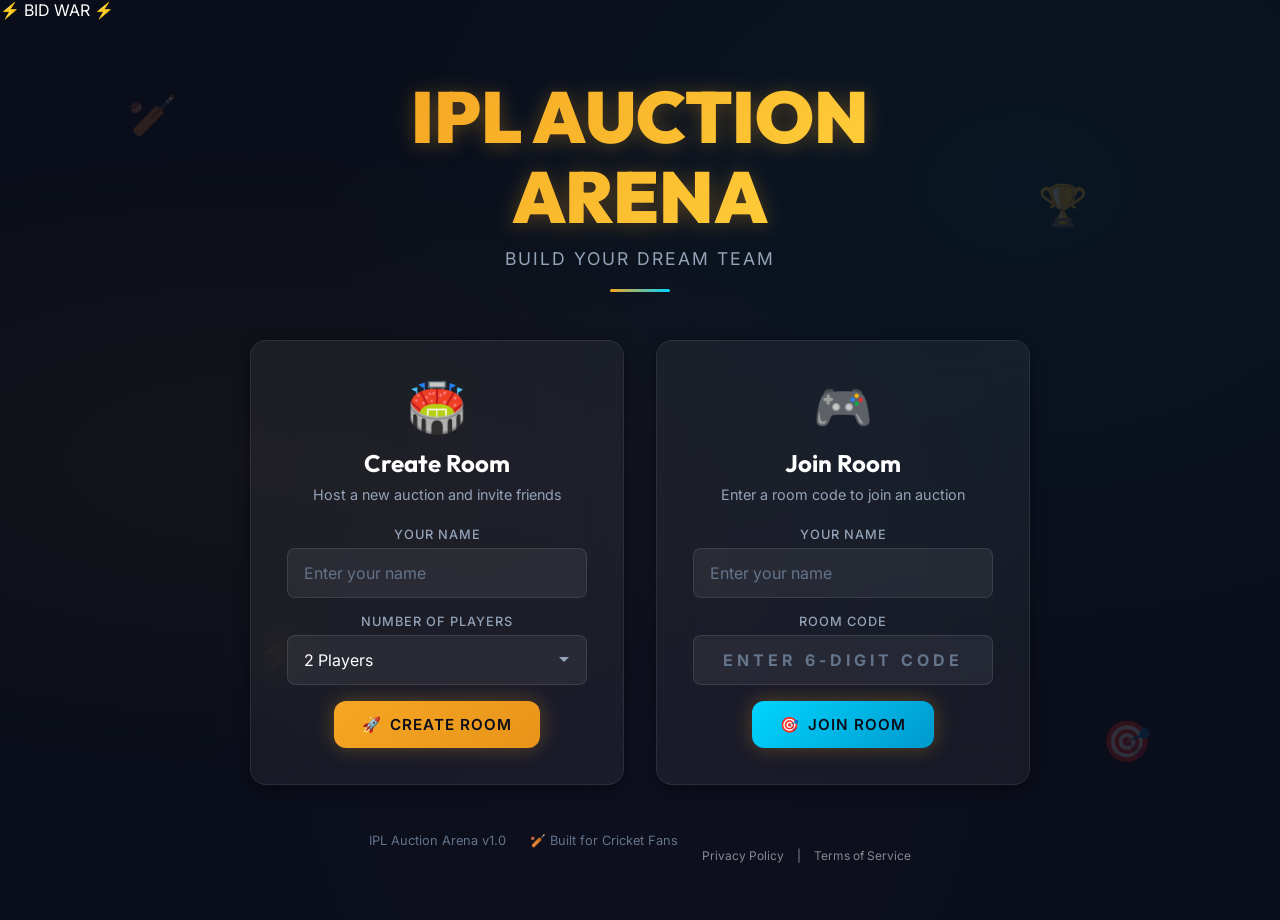
==== static/index.html @ 20bb2ea0 "feat: added Panic Heartbeat timer for final 5 seconds, and a physical Shredder animation when a play" ====
<!DOCTYPE html>
<html lang="en">
<head>
  <meta charset="UTF-8" />
  <meta name="viewport" content="width=device-width, initial-scale=1.0" />
  <meta name="description" content="IPL Auction Arena — Build your dream cricket team with friends in real-time multiplayer auctions." />
  <title>IPL Auction Arena 🏏</title>
  <link rel="icon" href="data:image/svg+xml,<svg xmlns='http://www.w3.org/2000/svg' viewBox='0 0 100 100'><text y='.9em' font-size='90'>🏏</text></svg>" />
  <link rel="preconnect" href="https://fonts.googleapis.com" />
  <link rel="preconnect" href="https://fonts.gstatic.com" crossorigin />
  <link href="https://fonts.googleapis.com/css2?family=Inter:wght@300;400;500;600;700;800;900&family=Outfit:wght@400;600;700;800;900&display=swap" rel="stylesheet" />
  <link rel="stylesheet" href="css/styles.css" />
  <!-- Google AdSense -->
  <script async src="https://pagead2.googlesyndication.com/pagead/js/adsbygoogle.js?client=ca-pub-2266052317422662" crossorigin="anonymous"></script>

</head>
<body>
  <div class="bid-war-overlay"></div>
  <div class="bid-war-text">⚡ BID WAR ⚡</div>
  <!-- Toast Notifications -->
  <div id="toast-container"></div>

  <!-- ===== SCREEN 1: HOME ===== -->
  <div id="home-screen" class="screen active">
    <div class="home-bg-effects">
      <div class="floating-ball ball-1">🏏</div>
      <div class="floating-ball ball-2">🏆</div>
      <div class="floating-ball ball-3">⚡</div>
      <div class="floating-ball ball-4">🎯</div>
    </div>

    <div class="home-container">
      <div class="home-header">
        <h1 class="title-gradient">IPL AUCTION<br />ARENA</h1>
        <p class="subtitle">Build Your Dream Team</p>
        <div class="title-divider"></div>
      </div>

      <div class="home-cards">
        <!-- Create Room Card -->
        <div class="glass-card home-card">
          <div class="card-icon">🏟️</div>
          <h2>Create Room</h2>
          <p class="card-desc">Host a new auction and invite friends</p>
          <div class="form-group">
            <label for="host-name">Your Name</label>
            <input type="text" id="host-name" placeholder="Enter your name" maxlength="20" autocomplete="off" />
          </div>
          <div class="form-group">
            <label for="max-players">Number of Players</label>
            <select id="max-players">
              <option value="2">2 Players</option>
              <option value="3">3 Players</option>
              <option value="4">4 Players</option>
              <option value="5">5 Players</option>
              <option value="6">6 Players</option>
              <option value="7">7 Players</option>
              <option value="8">8 Players</option>
              <option value="9">9 Players</option>
              <option value="10">10 Players</option>
              <option value="11">11 Players</option>
              <option value="12">12 Players</option>
              <option value="13">13 Players</option>
              <option value="14">14 Players</option>
              <option value="15">15 Players</option>
              <option value="16">16 Players</option>
              <option value="17">17 Players</option>
              <option value="18">18 Players</option>
              <option value="19">19 Players</option>
              <option value="20">20 Players</option>

            </select>
          </div>
          <button id="btn-create-room" class="btn btn-primary btn-glow">
            <span>🚀</span> CREATE ROOM
          </button>
        </div>

        <!-- Join Room Card -->
        <div class="glass-card home-card">
          <div class="card-icon">🎮</div>
          <h2>Join Room</h2>
          <p class="card-desc">Enter a room code to join an auction</p>
          <div class="form-group">
            <label for="join-name">Your Name</label>
            <input type="text" id="join-name" placeholder="Enter your name" maxlength="20" autocomplete="off" />
          </div>
          <div class="form-group">
            <label for="room-code">Room Code</label>
            <input type="text" id="room-code" placeholder="Enter 6-digit code" maxlength="6" autocomplete="off" style="text-transform:uppercase; letter-spacing:4px; text-align:center; font-weight:700;" />
          </div>
          <button id="btn-join-room" class="btn btn-secondary btn-glow">
            <span>🎯</span> JOIN ROOM
          </button>
        </div>
      </div>

      <div class="home-footer">
        <span>IPL Auction Arena v1.0</span>
        <span>🏏 Built for Cricket Fans</span>
        <div style="margin-top: 15px; font-size: 0.75rem; color: rgba(255,255,255,0.5);">
          <a href="/privacy.html" style="color: inherit; text-decoration: none; margin-right: 10px;">Privacy Policy</a> |
          <a href="/terms.html" style="color: inherit; text-decoration: none; margin-left: 10px;">Terms of Service</a>
        </div>

      </div>
    </div>
  </div>

  <!-- ===== SCREEN 2: LOBBY ===== -->
  <div id="lobby-screen" class="screen hidden">
    <div class="lobby-container">
      <div class="lobby-header">
        <h1 class="title-gradient-sm">AUCTION LOBBY</h1>
        <p class="subtitle">Share the code below with your friends!</p>
      </div>

      <div class="room-code-display glass-card" id="lobby-room-code" title="Click to copy">
        <span class="room-code-label">ROOM CODE</span>
        <span class="room-code-value" id="display-code">------</span>
        <span class="copy-hint">📋 Click to copy</span>
      </div>

      <div class="game-rules-card glass-card" style="margin: 1.5rem 0; padding: 1.2rem; text-align: left; background: rgba(30, 41, 59, 0.7); border-left: 4px solid var(--primary-gold);">
        <h3 style="margin-top: 0; margin-bottom: 0.8rem; color: var(--primary-gold); font-size: 1rem; text-transform: uppercase; letter-spacing: 1px;">🏆 How to Win</h3>
        <ul style="padding-left: 1.2rem; margin-bottom: 0; font-size: 0.85rem; color: #cbd5e1; line-height: 1.5;">
          <li style="margin-bottom: 0.4rem;"><strong>Perfect 15:</strong> Exactly 5 Batsmen, 3 All-Rounders, 5 Bowlers, and 2 Wicket Keepers (Max 6 Overseas).</li>
          <li style="margin-bottom: 0.4rem;"><strong>Budget:</strong> You have 120 CR. Once you run out, you cannot bid!</li>
          <li style="margin-bottom: 0.4rem;"><strong>Stats Target:</strong> Maintain an Average Strike Rate <strong>>= 137.0</strong> and Economy <strong><= 7.70</strong> or face a huge penalty!</li>
          <li><strong>Victory Condition:</strong> The AI scores your team out of 10. To win, draft players with the <strong>most total runs</strong> and <strong>most total wickets</strong>!</li>
          <li style="margin-top: 0.4rem;"><strong>🕵️ Secret Mission:</strong> Draft your assigned Secret Target to avoid a penalty! If you FAIL to draft them, you lose <strong>-0.5</strong> points from your final score!</li>

        </ul>
      </div>

      <div class="lobby-players-section">
        <h3>Players in Room</h3>
        <div id="lobby-players" class="lobby-players-list">
          <!-- Populated by JS -->
        </div>
      </div>

      <div class="lobby-actions">
        <button id="btn-start-auction" class="btn btn-primary btn-glow btn-large hidden" disabled>
          ⚡ START AUCTION
        </button>
        <button id="btn-leave-room" class="btn btn-danger">
          🚪 Leave Room
        </button>
      </div>

      <div class="waiting-indicator">
        <div class="dot-pulse">
          <span></span><span></span><span></span>
        </div>
        <p>Waiting for players to join...</p>
      </div>
    </div>
  </div>

  <!-- ===== SCREEN 3: AUCTION ===== -->
  <div id="auction-screen" class="screen hidden">
    <!-- Top Bar -->
    <div class="auction-topbar">
      <div class="topbar-left">
        <span class="topbar-room-code" id="auction-room-code">------</span>
        <span class="topbar-player-index" id="player-index">Player 0/0</span>
      </div>

      <div class="topbar-progress">
        <div class="progress-bar">
          <div class="progress-fill" id="auction-progress"></div>
        </div>
      </div>
      <div class="topbar-right" style="margin-left: 20px;">
        <button id="btn-destroy-game" onclick="handleDestroyRoom()" class="btn btn-danger hidden" style="font-size: 0.8rem; padding: 0.4rem 0.8rem; background: var(--danger-red);">EXIT</button>
      </div>
    </div>

    <div class="auction-main">
      <!-- Center Stage -->
      <div class="auction-center">
        <!-- Player Card -->
        <div class="player-card glass-card">
          <div class="player-card-header">
            <span class="role-badge" id="player-role-badge">Batsman</span>
            <span class="nat-flag" id="player-nat-flag">🇮🇳</span>
          </div>
          <h2 class="player-card-name" id="player-name">Waiting...</h2>
          <span class="player-card-team" id="player-team">---</span>

          <!-- Stats Grid -->
          <div class="stats-grid">
            <div class="stat-item">
              <span class="stat-label">MAT</span>
              <span class="stat-value" id="stat-mat">-</span>
            </div>
            <div class="stat-item">
              <span class="stat-label">RUNS</span>
              <span class="stat-value" id="stat-runs">-</span>
            </div>
            <div class="stat-item">
              <span class="stat-label">WKTS</span>
              <span class="stat-value" id="stat-wkts">-</span>
            </div>
            <div class="stat-item">
              <span class="stat-label">SR</span>
              <span class="stat-value" id="stat-sr">-</span>
            </div>
            <div class="stat-item">
              <span class="stat-label">AVG</span>
              <span class="stat-value" id="stat-avg">-</span>
            </div>
            <div class="stat-item">
              <span class="stat-label">ECO</span>
              <span class="stat-value" id="stat-eco">-</span>
            </div>
          </div>

          <!-- Base Price -->
          <div class="base-price-row">
            <span class="bp-label">Base Price</span>
            <span class="bp-value" id="player-base-price">₹0.50 CR</span>
          </div>
          
          <!-- Timer Display -->
          <div id="bidding-timer-container" style="text-align: center; font-size: 2rem; font-weight: bold; color: #ffeb3b; margin: 10px 0; text-shadow: 0 0 10px rgba(255, 235, 59, 0.5);">
            ⏱ <span id="bidding-timer">15</span>s
          </div>

          <div class="current-bid-info">
            <div class="bid-label">Current Bid</div>
            <div class="bid-amount" id="current-bid-amount">₹0.5 CR</div>
            <div class="bidder-name" id="current-bidder-name">Waiting for bids...</div>
          </div>
        </div>

        <!-- Bid Controls -->
        <div class="bid-controls">
          <div class="quick-bids">
            <button class="btn btn-quick-bid" data-amount="0.25">+₹0.25</button>
            <button class="btn btn-quick-bid" data-amount="0.5">+₹0.50</button>
            <button class="btn btn-quick-bid" data-amount="1">+₹1.00</button>
            <button class="btn btn-quick-bid" data-amount="2">+₹2.00</button>
            <button class="btn btn-quick-bid" data-amount="5">+₹5.00</button>
          </div>
          <div class="bid-actions">
            <input type="number" id="custom-bid-input" class="custom-bid-input" placeholder="Custom bid (CR)" step="0.25" min="0.25" />
            <button id="btn-place-bid" class="btn btn-primary btn-glow btn-bid">
              🔨 PLACE BID
            </button>
          </div>
          <div class="host-controls" id="host-controls" style="display: none; margin-top: 1rem; display: flex; flex-wrap: wrap; gap: 0.5rem; width: 100%;">
            <button id="btn-skip-bid" class="btn btn-secondary" style="flex: 1;">SKIP ⏭</button>
            <button id="btn-sell-player" class="btn btn-primary" style="flex: 1; background: var(--success-green); color: white;">SELL 🔨</button>
            <div style="flex-basis: 100%; display: flex; gap: 0.5rem; margin-top: 0.5rem;">
              <input type="text" id="host-search-player" placeholder="Search next player..." style="flex: 2; padding: 0.5rem; border-radius: 4px; border: 1px solid rgba(255,255,255,0.2); background: rgba(0,0,0,0.5); color: white;" />
              <button id="btn-jump-player" class="btn btn-secondary" style="flex: 1; font-size: 0.8rem;">JUMP ⚡</button>
            </div>


          </div>
        </div>

        <!-- Sold / Unsold Overlays -->
        <div id="sold-overlay" class="overlay-sold hidden">
          <div class="overlay-content">
            <div class="sold-stamp">SOLD! 🔨</div>
            <div class="sold-details">
              <span>To: <strong id="sold-to">---</strong></span>
              <span>For: <strong id="sold-price">₹0 CR</strong></span>
            </div>
          </div>
        </div>
        <div id="unsold-overlay" class="overlay-unsold hidden">
          <div class="overlay-content">
            <div class="unsold-stamp">UNSOLD ❌</div>
          </div>
        </div>
      </div>

      <!-- Side Panel -->
      <div class="auction-sidebar">
        <div class="sidebar-section glass-card">
          <h3>💰 Your Budget</h3>
          <div class="budget-display" id="my-budget-amount">₹120.00 CR</div>
          <div class="team-stats-row">
            <span>Slots: <strong><span id="slots-filled">0</span>/15</strong></span>
            <span>Overseas: <strong><span id="overseas-filled">0</span>/6</strong></span>
          </div>
          <div class="team-stats-row" style="margin-top: 5px;">
            <span>Avg SR: <strong><span id="team-sr-display">0.0</span></strong></span>
            <span>Avg Econ: <strong><span id="team-econ-display">0.0</span></strong></span>
          </div>
          <div id="secret-mission-card" style="margin-top: 15px; padding: 10px; background: rgba(0, 212, 255, 0.1); border-left: 3px solid #00d4ff; border-radius: 4px; display: none;">
            <div style="font-size: 0.75rem; color: #00d4ff; font-weight: bold; text-transform: uppercase;">Your Franchise</div>
            <div id="my-franchise-name" style="font-size: 1rem; font-weight: bold; margin-bottom: 8px; color: white;">CSK</div>
            <div style="font-size: 0.75rem; color: #ffab40; font-weight: bold; text-transform: uppercase;">🎯 Secret Target</div>
            <div id="my-secret-captain" style="font-size: 0.9rem; font-weight: bold; color: white;">MS Dhoni</div>
          </div>
        </div>

        <div class="sidebar-section glass-card roster-section">
          <h3>📋 Your Team</h3>
          <div id="my-roster" class="roster-list">
            <div class="empty-roster-msg">No players bought yet.</div>
          </div>
        </div>

        <div class="sidebar-section glass-card">
          <h3>👥 All Budgets</h3>
          <div id="all-budgets-list" class="all-budgets">
            <!-- Populated by JS -->
          </div>
        </div>

        <div class="sidebar-section glass-card">
          <h3>📜 Activity Log</h3>
          <div id="activity-log" class="activity-log">
            <!-- Populated by JS -->
          </div>
        </div>
      </div>
    </div>
  </div>

  <!-- ===== SCREEN 4: RESULTS ===== -->
  <div id="results-screen" class="screen hidden">
    <div class="confetti-container" id="confetti-container"></div>
    <div class="results-container">
      <h1 class="title-gradient results-title">🏆 AUCTION COMPLETE!</h1>
      <p class="results-subtitle">Here are the final standings</p>

      <div id="podium-container" class="podium-container">
        <!-- Populated by JS -->
      </div>

      <div class="results-actions">
        <button id="btn-play-again" class="btn btn-primary btn-glow btn-large">
          🔄 PLAY AGAIN
        </button>
        <button id="btn-share-results" class="btn btn-secondary">
          📤 SHARE RESULTS
        </button>
      </div>
    </div>
  </div>

  <script src="js/app.js?v=21"></script>
</body>
</html>
---- static/css/styles.css ----
/* ============================================
   IPL AUCTION ARENA - Premium Dark Theme CSS
   ============================================ */

/* --- CSS Custom Properties --- */
:root {
  /* Background */
  --bg-primary: #0a0e1a;
  --bg-secondary: #111827;
  --bg-surface: rgba(255, 255, 255, 0.04);
  --bg-surface-hover: rgba(255, 255, 255, 0.08);
  --bg-glass: rgba(255, 255, 255, 0.05);
  --bg-glass-border: rgba(255, 255, 255, 0.08);

  /* Accent Colors */
  --primary-gold: #f5a623;
  --primary-gold-dim: #d4911e;
  --secondary-blue: #00d4ff;
  --success-green: #00e676;
  --danger-red: #ff5252;
  --warning-yellow: #ffab40;

  /* Role Colors */
  --role-batsman: #2196f3;
  --role-bowler: #ef5350;
  --role-allrounder: #ab47bc;
  --role-wk: #66bb6a;

  /* Text */
  --text-primary: #ffffff;
  --text-secondary: #94a3b8;
  --text-muted: #64748b;

  /* Layout */
  --radius-sm: 8px;
  --radius-md: 12px;
  --radius-lg: 16px;
  --radius-xl: 24px;
  --radius-pill: 50px;

  /* Shadows */
  --shadow-sm: 0 2px 8px rgba(0, 0, 0, 0.3);
  --shadow-md: 0 4px 16px rgba(0, 0, 0, 0.4);
  --shadow-lg: 0 8px 32px rgba(0, 0, 0, 0.5);
  --shadow-glow-gold: 0 0 20px rgba(245, 166, 35, 0.3);
  --shadow-glow-blue: 0 0 20px rgba(0, 212, 255, 0.3);

  /* Typography */
  --font-main: 'Inter', -apple-system, BlinkMacSystemFont, 'Segoe UI', sans-serif;
  --font-display: 'Outfit', 'Inter', sans-serif;

  /* Transitions */
  --transition-fast: 0.15s ease;
  --transition-normal: 0.3s ease;
  --transition-slow: 0.5s ease;
}

/* --- Reset & Base --- */
*, *::before, *::after {
  margin: 0;
  padding: 0;
  box-sizing: border-box;
}

html {
  font-size: 16px;
  scroll-behavior: smooth;
  overflow-x: hidden;

}

body {
  font-family: var(--font-main);
  background: var(--bg-primary);
  background-image:
    radial-gradient(ellipse at 20% 50%, rgba(245, 166, 35, 0.04) 0%, transparent 50%),
    radial-gradient(ellipse at 80% 20%, rgba(0, 212, 255, 0.04) 0%, transparent 50%),
    radial-gradient(ellipse at 50% 80%, rgba(171, 71, 188, 0.03) 0%, transparent 50%);
  color: var(--text-primary);
  min-height: 100vh;
  overflow-x: hidden;
  -webkit-font-smoothing: antialiased;
  -moz-osx-font-smoothing: grayscale;
}

/* --- Scrollbar --- */
::-webkit-scrollbar { width: 6px; height: 6px; }
::-webkit-scrollbar-track { background: transparent; }
::-webkit-scrollbar-thumb { background: rgba(255,255,255,0.15); border-radius: 3px; }
::-webkit-scrollbar-thumb:hover { background: rgba(255,255,255,0.25); }

/* --- Screen Management --- */
.screen {
  display: none;
  min-height: 100vh;
  animation: fadeIn 0.4s ease;
}

.screen.active {
  display: flex;
  flex-direction: column;
}

.screen.hidden { display: none; }

@keyframes fadeIn {
  from { opacity: 0; transform: translateY(10px); }
  to { opacity: 1; transform: translateY(0); }
}

@keyframes slideInUp {
  from { opacity: 0; transform: translateY(30px); }
  to { opacity: 1; transform: translateY(0); }
}

@keyframes slideInLeft {
  from { opacity: 0; transform: translateX(-30px); }
  to { opacity: 1; transform: translateX(0); }
}

@keyframes slideInRight {
  from { opacity: 0; transform: translateX(30px); }
  to { opacity: 1; transform: translateX(0); }
}

@keyframes pulse {
  0%, 100% { transform: scale(1); }
  50% { transform: scale(1.05); }
}

@keyframes breathe {
  0%, 100% { opacity: 0.6; }
  50% { opacity: 1; }
}

@keyframes float {
  0%, 100% { transform: translateY(0) rotate(0deg); }
  25% { transform: translateY(-20px) rotate(5deg); }
  50% { transform: translateY(-10px) rotate(-3deg); }
  75% { transform: translateY(-25px) rotate(2deg); }
}

@keyframes shimmer {
  0% { background-position: -200% center; }
  100% { background-position: 200% center; }
}

/* --- Glass Card --- */
.glass-card {
  background: var(--bg-glass);
  backdrop-filter: blur(20px);
  -webkit-backdrop-filter: blur(20px);
  border: 1px solid var(--bg-glass-border);
  border-radius: var(--radius-lg);
  box-shadow: var(--shadow-md);
  transition: all var(--transition-normal);
}

.glass-card:hover {
  background: var(--bg-surface-hover);
  border-color: rgba(255, 255, 255, 0.12);
  box-shadow: var(--shadow-lg);
}

/* --- Buttons --- */
.btn {
  display: inline-flex;
  align-items: center;
  justify-content: center;
  gap: 8px;
  padding: 14px 28px;
  border: none;
  border-radius: var(--radius-md);
  font-family: var(--font-main);
  font-size: 0.95rem;
  font-weight: 600;
  cursor: pointer;
  transition: all var(--transition-normal);
  text-transform: uppercase;
  letter-spacing: 1px;
  position: relative;
  overflow: hidden;
}

.btn:disabled {
  opacity: 0.4;
  cursor: not-allowed;
  transform: none !important;
  box-shadow: none !important;
}

.btn:active:not(:disabled) {
  transform: scale(0.97);
}

.btn-primary {
  background: linear-gradient(135deg, var(--primary-gold), #e8941a);
  color: #0a0e1a;
}

.btn-primary:hover:not(:disabled) {
  background: linear-gradient(135deg, #ffb740, var(--primary-gold));
  transform: translateY(-2px);
}

.btn-secondary {
  background: linear-gradient(135deg, var(--secondary-blue), #0099cc);
  color: #0a0e1a;
}

.btn-secondary:hover:not(:disabled) {
  background: linear-gradient(135deg, #33ddff, var(--secondary-blue));
  transform: translateY(-2px);
}

.btn-danger {
  background: rgba(255, 82, 82, 0.15);
  color: var(--danger-red);
  border: 1px solid rgba(255, 82, 82, 0.3);
}

.btn-danger:hover:not(:disabled) {
  background: rgba(255, 82, 82, 0.25);
}

.btn-outline {
  background: transparent;
  color: var(--text-secondary);
  border: 1px solid rgba(255, 255, 255, 0.15);
}

.btn-outline:hover:not(:disabled) {
  background: rgba(255, 255, 255, 0.05);
  color: var(--text-primary);
  border-color: rgba(255, 255, 255, 0.3);
}

.btn-glow {
  box-shadow: var(--shadow-glow-gold);
}

.btn-glow:hover:not(:disabled) {
  box-shadow: 0 0 30px rgba(245, 166, 35, 0.5);
}

.btn-large {
  padding: 18px 40px;
  font-size: 1.1rem;
}

/* --- Form Elements --- */
.form-group {
  display: flex;
  flex-direction: column;
  gap: 6px;
  margin-bottom: 16px;
}

.form-group label {
  font-size: 0.8rem;
  font-weight: 500;
  color: var(--text-secondary);
  text-transform: uppercase;
  letter-spacing: 1px;
}

input[type="text"],
input[type="number"],
select {
  background: rgba(255, 255, 255, 0.06);
  border: 1px solid rgba(255, 255, 255, 0.1);
  border-radius: var(--radius-sm);
  padding: 14px 16px;
  color: var(--text-primary);
  font-family: var(--font-main);
  font-size: 1rem;
  outline: none;
  transition: all var(--transition-normal);
}

input:focus, select:focus {
  border-color: var(--primary-gold);
  box-shadow: 0 0 0 3px rgba(245, 166, 35, 0.15);
  background: rgba(255, 255, 255, 0.08);
}

input::placeholder {
  color: var(--text-muted);
}

select {
  cursor: pointer;
  appearance: none;
  -webkit-appearance: none;
  background-image: url("data:image/svg+xml,%3Csvg xmlns='http://www.w3.org/2000/svg' width='12' height='12' viewBox='0 0 12 12'%3E%3Cpath fill='%2394a3b8' d='M6 8L1 3h10z'/%3E%3C/svg%3E");
  background-repeat: no-repeat;
  background-position: right 16px center;
  padding-right: 40px;
}

select option {
  background: var(--bg-secondary);
  color: var(--text-primary);
}

/* =============================================
   HOME SCREEN
   ============================================= */
.home-bg-effects {
  position: fixed;
  inset: 0;
  pointer-events: none;
  z-index: 0;
}

.floating-ball {
  position: absolute;
  font-size: 2.5rem;
  animation: float 8s ease-in-out infinite;
  opacity: 0.15;
}

.ball-1 { top: 10%; left: 10%; animation-delay: 0s; }
.ball-2 { top: 20%; right: 15%; animation-delay: 2s; }
.ball-3 { bottom: 25%; left: 20%; animation-delay: 4s; }
.ball-4 { bottom: 15%; right: 10%; animation-delay: 6s; }

.home-container {
  display: flex;
  flex-direction: column;
  align-items: center;
  justify-content: center;
  min-height: 100vh;
  padding: 40px 20px;
  position: relative;
  z-index: 1;
}

.home-header {
  text-align: center;
  margin-bottom: 48px;
  animation: slideInUp 0.6s ease;
}

.title-gradient {
  font-family: var(--font-display);
  font-size: clamp(2.5rem, 6vw, 4.5rem);
  font-weight: 900;
  line-height: 1.1;
  background: linear-gradient(135deg, var(--primary-gold), #ffcd38, var(--primary-gold));
  background-size: 200% auto;
  -webkit-background-clip: text;
  -webkit-text-fill-color: transparent;
  background-clip: text;
  animation: shimmer 4s linear infinite;
  text-shadow: none;
  filter: drop-shadow(0 2px 10px rgba(245, 166, 35, 0.3));
}

.title-gradient-sm {
  font-family: var(--font-display);
  font-size: clamp(1.8rem, 4vw, 2.5rem);
  font-weight: 800;
  background: linear-gradient(135deg, var(--primary-gold), #ffcd38);
  -webkit-background-clip: text;
  -webkit-text-fill-color: transparent;
  background-clip: text;
}

.subtitle {
  color: var(--text-secondary);
  font-size: 1.1rem;
  margin-top: 12px;
  letter-spacing: 2px;
  text-transform: uppercase;
}

.title-divider {
  width: 60px;
  height: 3px;
  background: linear-gradient(90deg, var(--primary-gold), var(--secondary-blue));
  border-radius: 2px;
  margin: 20px auto 0;
}

.home-cards {
  display: grid;
  grid-template-columns: repeat(auto-fit, minmax(320px, 1fr));
  gap: 32px;
  max-width: 780px;
  width: 100%;
  animation: slideInUp 0.8s ease;
}

.home-card {
  padding: 36px;
  text-align: center;
}

.home-card:hover {
  transform: translateY(-4px);
}

.card-icon {
  font-size: 3rem;
  margin-bottom: 12px;
}

.home-card h2 {
  font-family: var(--font-display);
  font-size: 1.5rem;
  font-weight: 700;
  margin-bottom: 8px;
}

.card-desc {
  color: var(--text-secondary);
  font-size: 0.9rem;
  margin-bottom: 24px;
}

.home-footer {
  display: flex;
  gap: 24px;
  margin-top: 48px;
  color: var(--text-muted);
  font-size: 0.8rem;
  animation: slideInUp 1s ease;
}

/* =============================================
   LOBBY SCREEN
   ============================================= */
.lobby-container {
  display: flex;
  flex-direction: column;
  align-items: center;
  padding: 60px 20px;
  max-width: 600px;
  margin: 0 auto;
  flex: 1;
}

.lobby-header {
  text-align: center;
  margin-bottom: 32px;
  animation: slideInUp 0.4s ease;
}

.room-code-display {
  padding: 24px 48px;
  text-align: center;
  cursor: pointer;
  margin-bottom: 40px;
  animation: slideInUp 0.5s ease;
  transition: all var(--transition-normal);
}

.room-code-display:hover {
  border-color: var(--primary-gold);
  box-shadow: var(--shadow-glow-gold);
}

.room-code-label {
  display: block;
  font-size: 0.7rem;
  color: var(--text-muted);
  text-transform: uppercase;
  letter-spacing: 3px;
  margin-bottom: 8px;
}

.room-code-value {
  display: block;
  font-family: var(--font-display);
  font-size: 3rem;
  font-weight: 900;
  letter-spacing: 12px;
  color: var(--primary-gold);
  text-shadow: 0 0 20px rgba(245, 166, 35, 0.3);
}

.copy-hint {
  display: block;
  font-size: 0.75rem;
  color: var(--text-muted);
  margin-top: 8px;
}

.lobby-players-section {
  width: 100%;
  margin-bottom: 32px;
  animation: slideInUp 0.6s ease;
}

.lobby-players-section h3 {
  font-size: 1rem;
  color: var(--text-secondary);
  text-transform: uppercase;
  letter-spacing: 2px;
  margin-bottom: 16px;
  text-align: center;
}

.lobby-players-list {
  display: flex;
  flex-direction: column;
  gap: 12px;
}

.player-list-item {
  display: flex;
  justify-content: space-between;
  align-items: center;
  padding: 16px 20px;
}

.player-list-item .budget {
  color: var(--success-green);
  font-weight: 600;
}

.host-badge {
  display: inline-block;
  background: linear-gradient(135deg, var(--primary-gold), #e8941a);
  color: #0a0e1a;
  font-size: 0.65rem;
  font-weight: 700;
  padding: 3px 10px;
  border-radius: var(--radius-pill);
  margin-left: 8px;
  text-transform: uppercase;
  letter-spacing: 1px;
}

.lobby-actions {
  display: flex;
  flex-direction: column;
  gap: 12px;
  align-items: center;
  animation: slideInUp 0.7s ease;
}

.waiting-indicator {
  margin-top: 40px;
  text-align: center;
  color: var(--text-muted);
  animation: breathe 2s ease-in-out infinite;
}

.dot-pulse {
  display: flex;
  gap: 6px;
  justify-content: center;
  margin-bottom: 12px;
}

.dot-pulse span {
  width: 8px;
  height: 8px;
  border-radius: 50%;
  background: var(--primary-gold);
  animation: pulse 1.4s ease-in-out infinite;
}

.dot-pulse span:nth-child(2) { animation-delay: 0.2s; }
.dot-pulse span:nth-child(3) { animation-delay: 0.4s; }

/* =============================================
   AUCTION SCREEN
   ============================================= */
#auction-screen {
  min-height: 100vh;
}

.auction-topbar {
  display: flex;
  align-items: center;
  gap: 20px;
  padding: 12px 24px;
  background: rgba(0, 0, 0, 0.3);
  border-bottom: 1px solid rgba(255, 255, 255, 0.06);
}

.topbar-left {
  display: flex;
  align-items: center;
  gap: 16px;
}

.topbar-room-code {
  font-family: var(--font-display);
  font-weight: 700;
  color: var(--primary-gold);
  font-size: 0.9rem;
  letter-spacing: 2px;
}

.topbar-player-index {
  font-size: 0.85rem;
  color: var(--text-secondary);
}

.topbar-progress {
  flex: 1;
}

.progress-bar {
  width: 100%;
  height: 4px;
  background: rgba(255, 255, 255, 0.08);
  border-radius: 2px;
  overflow: hidden;
}

.progress-fill {
  height: 100%;
  background: linear-gradient(90deg, var(--primary-gold), var(--secondary-blue));
  border-radius: 2px;
  transition: width 0.5s ease;
  width: 0%;
}

.auction-main {
  display: grid;
  grid-template-columns: 1fr 340px;
  gap: 20px;
  padding: 20px 24px;
  flex: 1;
  max-height: calc(100vh - 52px);
  overflow-y: auto;
}

.auction-center {
  display: flex;
  flex-direction: column;
  align-items: center;
  gap: 24px;
  position: relative;
}

/* Player Card */
.player-card {
  width: 100%;
  max-width: 520px;
  padding: 32px;
  text-align: center;
  position: relative;
  animation: slideInUp 0.4s ease;
}

.player-card-header {
  display: flex;
  justify-content: space-between;
  align-items: center;
  margin-bottom: 16px;
}

.role-badge {
  display: inline-block;
  padding: 6px 16px;
  border-radius: var(--radius-pill);
  font-size: 0.75rem;
  font-weight: 700;
  text-transform: uppercase;
  letter-spacing: 1px;
  color: #fff;
  background: var(--role-batsman);
}

.nat-flag {
  font-size: 1.8rem;
}

.player-card-name {
  font-family: var(--font-display);
  font-size: clamp(1.8rem, 3.5vw, 2.4rem);
  font-weight: 800;
  margin-bottom: 4px;
}

.player-card-team {
  font-size: 0.9rem;
  color: var(--text-secondary);
  font-weight: 500;
  letter-spacing: 2px;
  text-transform: uppercase;
  margin-bottom: 24px;
  display: block;
}

/* Stats Grid */
.stats-grid {
  display: grid;
  grid-template-columns: repeat(3, 1fr);
  gap: 12px;
  margin-bottom: 24px;
}

.stat-item {
  background: rgba(255, 255, 255, 0.04);
  border-radius: var(--radius-sm);
  padding: 12px 8px;
  text-align: center;
}

.stat-label {
  display: block;
  font-size: 0.65rem;
  color: var(--text-muted);
  text-transform: uppercase;
  letter-spacing: 2px;
  margin-bottom: 4px;
}

.stat-value {
  display: block;
  font-family: var(--font-display);
  font-size: 1.2rem;
  font-weight: 700;
  color: var(--text-primary);
}

/* Base Price */
.base-price-row {
  display: flex;
  justify-content: space-between;
  align-items: center;
  padding: 12px 16px;
  background: rgba(255, 255, 255, 0.04);
  border-radius: var(--radius-sm);
  margin-bottom: 20px;
}

.bp-label {
  font-size: 0.8rem;
  color: var(--text-secondary);
  text-transform: uppercase;
  letter-spacing: 1px;
}

.bp-value {
  font-weight: 700;
  color: var(--primary-gold);
}

/* Current Bid */
.current-bid-section {
  padding: 20px;
  background: linear-gradient(135deg, rgba(245, 166, 35, 0.1), rgba(0, 212, 255, 0.05));
  border: 1px solid rgba(245, 166, 35, 0.2);
  border-radius: var(--radius-md);
}

.bid-amount {
  font-family: var(--font-display);
  font-size: 2.5rem;
  font-weight: 900;
  color: var(--primary-gold);
  text-shadow: 0 0 20px rgba(245, 166, 35, 0.3);
}

.bid-holder {
  font-size: 0.9rem;
  color: var(--secondary-blue);
  margin-top: 4px;
  font-weight: 500;
}

/* Timer */
.timer-container {
  position: relative;
  width: 120px;
  height: 120px;
}

.timer-svg {
  width: 100%;
  height: 100%;
  transform: rotate(-90deg);
}

.timer-track {
  fill: none;
  stroke: rgba(255, 255, 255, 0.06);
  stroke-width: 4;
}

.timer-ring {
  fill: none;
  stroke: var(--success-green);
  stroke-width: 4;
  stroke-linecap: round;
  stroke-dasharray: 283;
  stroke-dashoffset: 0;
  transition: stroke-dashoffset 0.5s ease, stroke 0.3s ease;
}

.timer-ring.timer-pulse {
  animation: pulse 0.5s ease-in-out infinite;
}

.timer-text {
  position: absolute;
  top: 50%;
  left: 50%;
  transform: translate(-50%, -50%);
  font-family: var(--font-display);
  font-size: 2.5rem;
  font-weight: 900;
  color: var(--text-primary);
}

/* Bid Controls */
.bid-controls {
  width: 100%;
  max-width: 520px;
}

.quick-bids {
  display: flex;
  gap: 8px;
  justify-content: center;
  margin-bottom: 12px;
  flex-wrap: wrap;
}

.btn-quick-bid {
  background: rgba(255, 255, 255, 0.06);
  border: 1px solid rgba(255, 255, 255, 0.1);
  color: var(--text-primary);
  padding: 10px 16px;
  font-size: 0.85rem;
  font-weight: 600;
  border-radius: var(--radius-sm);
  cursor: pointer;
  transition: all var(--transition-normal);
  font-family: var(--font-main);
}

.btn-quick-bid:hover {
  background: rgba(245, 166, 35, 0.15);
  border-color: var(--primary-gold);
  color: var(--primary-gold);
  transform: translateY(-1px);
}

.bid-actions {
  display: flex;
  gap: 10px;
  align-items: center;
}

.custom-bid-input {
  flex: 1;
  min-width: 0;
}

.btn-bid {
  padding: 14px 24px;
  font-size: 1rem;
}

.btn-skip {
  padding: 14px 18px;
  font-size: 0.85rem;
}

/* Overlays */
.overlay-sold, .overlay-unsold {
  position: absolute;
  inset: 0;
  display: flex;
  align-items: center;
  justify-content: center;
  border-radius: var(--radius-lg);
  z-index: 10;
  animation: fadeIn 0.3s ease;
}

.overlay-sold {
  background: rgba(0, 230, 118, 0.12);
  backdrop-filter: blur(8px);
}

.overlay-unsold {
  background: rgba(255, 82, 82, 0.12);
  backdrop-filter: blur(8px);
}

.overlay-sold.hidden, .overlay-unsold.hidden {
  display: none;
}

.overlay-content {
  text-align: center;
}

.sold-stamp {
  font-family: var(--font-display);
  font-size: 3rem;
  font-weight: 900;
  color: var(--success-green);
  text-shadow: 0 0 30px rgba(0, 230, 118, 0.5);
  animation: pulse 0.5s ease;
}

.unsold-stamp {
  font-family: var(--font-display);
  font-size: 3rem;
  font-weight: 900;
  color: var(--danger-red);
  text-shadow: 0 0 30px rgba(255, 82, 82, 0.5);
}

.sold-details {
  display: flex;
  flex-direction: column;
  gap: 4px;
  margin-top: 12px;
  font-size: 1.1rem;
  color: var(--text-primary);
}

.sold-details strong {
  color: var(--primary-gold);
}

/* --- Sidebar --- */
.auction-sidebar {
  display: flex;
  flex-direction: column;
  gap: 16px;
  overflow-y: auto;
  max-height: calc(100vh - 80px);
  padding-bottom: 20px;
}

.sidebar-section {
  padding: 20px;
}

.sidebar-section h3 {
  font-size: 0.85rem;
  font-weight: 600;
  color: var(--text-secondary);
  text-transform: uppercase;
  letter-spacing: 1px;
  margin-bottom: 12px;
}

.budget-display {
  font-family: var(--font-display);
  font-size: 2rem;
  font-weight: 800;
  color: var(--success-green);
  text-shadow: 0 0 15px rgba(0, 230, 118, 0.2);
}

.team-stats-row {
  display: flex;
  justify-content: space-between;
  margin-top: 12px;
  font-size: 0.85rem;
  color: var(--text-secondary);
}

.team-stats-row strong {
  color: var(--text-primary);
}

/* Roster */
.roster-section {
  max-height: 300px;
  overflow-y: auto;
}

.roster-list {
  display: flex;
  flex-direction: column;
  gap: 6px;
}

.roster-item {
  display: flex;
  justify-content: space-between;
  align-items: center;
  padding: 8px 12px;
  background: rgba(255, 255, 255, 0.03);
  border-radius: var(--radius-sm);
  font-size: 0.85rem;
  animation: slideInLeft 0.3s ease;
}

.roster-item .name {
  display: flex;
  align-items: center;
  gap: 6px;
}

.roster-item .price {
  color: var(--primary-gold);
  font-weight: 600;
}

.empty-roster-msg {
  color: var(--text-muted);
  font-size: 0.85rem;
  text-align: center;
  padding: 20px;
}

/* All Budgets */
.all-budgets {
  display: flex;
  flex-direction: column;
  gap: 8px;
}

.budget-pill {
  display: flex;
  justify-content: space-between;
  padding: 8px 12px;
  background: rgba(255, 255, 255, 0.03);
  border-radius: var(--radius-pill);
  font-size: 0.8rem;
}

.budget-pill span {
  color: var(--success-green);
  font-weight: 600;
}

/* Activity Log */
.activity-log {
  max-height: 150px;
  overflow-y: auto;
  font-size: 0.8rem;
  color: var(--text-muted);
}

.log-entry {
  padding: 4px 0;
  border-bottom: 1px solid rgba(255, 255, 255, 0.03);
  animation: slideInLeft 0.2s ease;
}

/* =============================================
   RESULTS SCREEN
   ============================================= */
.results-container {
  display: flex;
  flex-direction: column;
  align-items: center;
  padding: 60px 20px;
  max-width: 900px;
  margin: 0 auto;
  position: relative;
  z-index: 1;
}

.results-title {
  font-size: clamp(2rem, 5vw, 3.5rem);
  margin-bottom: 8px;
  animation: slideInUp 0.4s ease;
}

.results-subtitle {
  color: var(--text-secondary);
  font-size: 1.1rem;
  margin-bottom: 48px;
  animation: slideInUp 0.5s ease;
}

.podium-container {
  display: grid;
  grid-template-columns: repeat(auto-fit, minmax(250px, 1fr));
  gap: 24px;
  width: 100%;
  margin-bottom: 48px;
}

.rank-card {
  background: var(--bg-glass);
  backdrop-filter: blur(20px);
  border: 1px solid var(--bg-glass-border);
  border-radius: var(--radius-lg);
  padding: 32px 24px;
  text-align: center;
  animation: slideInUp 0.6s ease;
  transition: all var(--transition-normal);
}

.rank-card:hover {
  transform: translateY(-4px);
  box-shadow: var(--shadow-lg);
}

.rank-1 {
  border-color: rgba(245, 166, 35, 0.4);
  background: linear-gradient(135deg, rgba(245, 166, 35, 0.08), rgba(255, 205, 56, 0.04));
  box-shadow: 0 0 40px rgba(245, 166, 35, 0.15);
}

.rank-badge {
  font-size: 2.5rem;
  margin-bottom: 8px;
}

.rank-card h3 {
  font-family: var(--font-display);
  font-size: 1.4rem;
  font-weight: 700;
  margin-bottom: 12px;
}

.rank-card p {
  color: var(--text-secondary);
  font-size: 0.9rem;
  margin-bottom: 4px;
}

.score-circle {
  display: inline-flex;
  align-items: center;
  justify-content: center;
  width: 80px;
  height: 80px;
  border-radius: 50%;
  background: linear-gradient(135deg, rgba(245, 166, 35, 0.15), rgba(0, 212, 255, 0.1));
  border: 3px solid var(--primary-gold);
  font-family: var(--font-display);
  font-size: 1.8rem;
  font-weight: 900;
  color: var(--primary-gold);
  margin-top: 16px;
  box-shadow: 0 0 20px rgba(245, 166, 35, 0.2);
}

.results-actions {
  display: flex;
  gap: 16px;
  flex-wrap: wrap;
  justify-content: center;
  animation: slideInUp 0.8s ease;
}

/* --- Confetti --- */
.confetti-container {
  position: fixed;
  inset: 0;
  pointer-events: none;
  z-index: 0;
  overflow: hidden;
}

@keyframes confettiFall {
  0% { transform: translateY(-100vh) rotate(0deg); opacity: 1; }
  100% { transform: translateY(100vh) rotate(720deg); opacity: 0; }
}

.confetti-piece {
  position: absolute;
  width: 10px;
  height: 10px;
  top: -20px;
  animation: confettiFall linear forwards;
}

/* --- Toast Notifications --- */
#toast-container {
  position: fixed;
  top: 20px;
  right: 20px;
  z-index: 9999;
  display: flex;
  flex-direction: column;
  gap: 10px;
}

.toast {
  padding: 14px 24px;
  border-radius: var(--radius-md);
  font-size: 0.9rem;
  font-weight: 500;
  backdrop-filter: blur(20px);
  animation: slideInRight 0.3s ease;
  box-shadow: var(--shadow-md);
  max-width: 360px;
}

.toast.success {
  background: rgba(0, 230, 118, 0.15);
  border: 1px solid rgba(0, 230, 118, 0.3);
  color: var(--success-green);
}

.toast.error {
  background: rgba(255, 82, 82, 0.15);
  border: 1px solid rgba(255, 82, 82, 0.3);
  color: var(--danger-red);
}

.toast.info {
  background: rgba(0, 212, 255, 0.15);
  border: 1px solid rgba(0, 212, 255, 0.3);
  color: var(--secondary-blue);
}

/* --- Responsive --- */
@media (max-width: 900px) {
  .auction-main {
    grid-template-columns: 1fr;
  }

  .auction-sidebar {
    max-height: none;
    display: grid;
    grid-template-columns: repeat(2, 1fr);
    gap: 12px;
  }

  .sidebar-section:first-child {
    grid-column: 1 / -1;
  }
}

@media (max-width: 680px) {
  .home-cards {
    grid-template-columns: 1fr;
  }

  .home-card {
    padding: 28px 24px;
  }

  .stats-grid {
    grid-template-columns: repeat(3, 1fr);
    gap: 8px;
  }

  .bid-actions {
    flex-direction: column;
  }

  .custom-bid-input {
    width: 100%;
  }

  .quick-bids {
    gap: 6px;
  }

  .btn-quick-bid {
    padding: 8px 12px;
    font-size: 0.8rem;
  }

  .auction-sidebar {
    grid-template-columns: 1fr;
  }

  .podium-container {
    grid-template-columns: 1fr;
  }

  .room-code-value {
    font-size: 2.2rem;
    letter-spacing: 8px;
  }
}

@media (max-width: 400px) {
  .stats-grid {
    grid-template-columns: repeat(2, 1fr);
  }

  .bid-amount {
    font-size: 2rem;
  }

  .timer-container {
    width: 90px;
    height: 90px;
  }

  .timer-text {
    font-size: 1.8rem;
  }
}

/* --- Loading Spinner --- */
.spinner {
  width: 32px;
  height: 32px;
  border: 3px solid rgba(255, 255, 255, 0.1);
  border-top-color: var(--primary-gold);
  border-radius: 50%;
  animation: spin 0.8s linear infinite;
}

@keyframes spin {
  to { transform: rotate(360deg); }
}
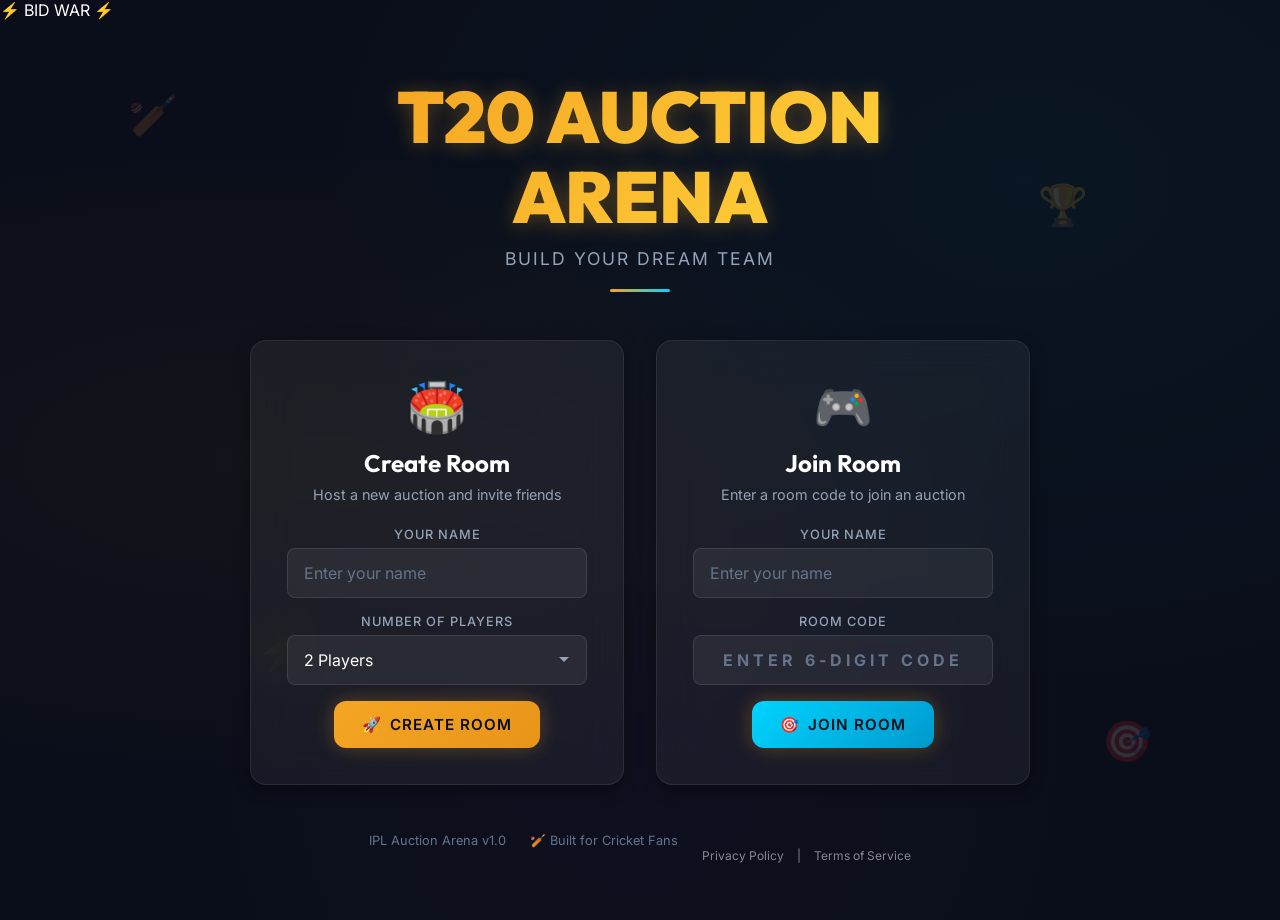
==== commit 2fd7a74e: "feat: completely overhauled the homepage to act as an SEO-friendly content wrapper (500+ words, lega" ====
--- a/static/index.html
+++ b/static/index.html
@@ -31,7 +31,7 @@
 
     <div class="home-container">
       <div class="home-header">
-        <h1 class="title-gradient">IPL AUCTION<br />ARENA</h1>
+        <h1 class="title-gradient">T20 AUCTION<br />ARENA</h1>
         <p class="subtitle">Build Your Dream Team</p>
         <div class="title-divider"></div>
       </div>
@@ -321,6 +321,47 @@
           </div>
         </div>
       </div>
+
+    <!-- ADSSENSE SEO CONTENT WRAPPER -->
+    <div class="seo-content-wrapper">
+      <h2>Welcome to the Ultimate T20 Cricket Auction Simulator</h2>
+      <p>Are you ready to experience the thrill of building your own professional T20 franchise from scratch? The <strong>T20 Cricket Auction Simulator</strong> is a real-time, multiplayer bidding game that puts you in the shoes of a billionaire franchise owner. Compete against your friends, manage a strict budget, and outsmart your rivals in the most realistic cricket auction experience on the web.</p>
+      
+      <p>Unlike traditional fantasy cricket, this simulator requires real-time strategy. You must balance your squad's raw batting firepower, economic bowling spells, and overseas player limits while battling through intense bidding wars. Every player has a dynamic base price, and the final hammer price is determined purely by supply, demand, and room psychology.</p>
+
+      <h2>How to Play and Win</h2>
+      <p>Building a champion team is not just about buying the most expensive superstars. To achieve a perfect AI rating of 10.0, you must adhere to strict team composition rules and performance metrics:</p>
+      <ul>
+        <li><strong>Perfect 15-Man Squad:</strong> You must carefully draft exactly 5 Batsmen, 3 All-Rounders, 5 Bowlers, and 2 Wicket Keepers. Failure to meet these exact structural requirements will result in massive point deductions.</li>
+        <li><strong>Overseas Limit:</strong> A maximum of 6 overseas players are allowed. Drafting a 7th overseas player will trigger an instant mathematical penalty on your final score.</li>
+        <li><strong>Aggressive Strike Rates:</strong> T20 cricket is fast-paced. Your team's combined average Strike Rate must remain <strong>above 137.0</strong>. If your drafted batsmen are too slow, your overall score will be severely punished.</li>
+        <li><strong>Economical Bowling:</strong> Your bowling attack must be tight. The combined average Economy Rate of your bowlers must stay <strong>below 7.70</strong>.</li>
+      </ul>
+
+      <h2>Advanced Bidding Strategies</h2>
+      <p>Because you only have a limited budget of ₹120.00 CR, you cannot afford every superstar. Here are some advanced tactics used by the best auction strategists:</p>
+      <h3>1. The Base Price Snipe</h3>
+      <p>Patience is key. While your opponents waste millions on high-profile names early in the draft, you can wait for hidden gems. Buying underrated domestic talent at their exact base price (0.5 CR) allows you to save your budget for critical bidding wars later in the game.</p>
+      
+      <h3>2. The Bidding War Trap</h3>
+      <p>Sometimes, the best strategy is to purposefully bid on a player you don't even want. By artificially inflating a player's price, you force your rivals to drain their bank accounts. Just be careful not to hold the final bid when the timer hits zero, or you'll be stuck paying for them!</p>
+
+      <h3>3. Managing the Panic Timer</h3>
+      <p>Our game features a high-stress countdown system. When the clock drops below 5 seconds, the screen will flash and a heartbeat monitor will play. Do not let the pressure force you into a bad purchase. Stick to your cheat sheet and let others panic.</p>
+
+      <h2>Why Play the T20 Auction Simulator?</h2>
+      <p>Whether you are a die-hard cricket analyst or just looking for a fun multiplayer game to play with friends on Discord, this simulator offers endless replayability. The AI Predictor at the end of the match mathematically breaks down every team's roster, completely eliminating arguments about who drafted the best squad. The numbers don't lie!</p>
+
+      <div class="seo-footer">
+        <a href="#" onclick="alert('Privacy Policy coming soon!')">Privacy Policy</a> | 
+        <a href="#" onclick="alert('Terms of Service coming soon!')">Terms of Service</a> | 
+        <a href="#" onclick="alert('Contact Us coming soon!')">Contact Us</a> | 
+        <a href="#" onclick="alert('About Us coming soon!')">About Us</a>
+        <br><br>
+        <p>&copy; 2026 T20 Auction Simulator. Not affiliated with any official cricket boards.</p>
+      </div>
+    </div>
+
     </div>
   </div>
 
@@ -346,6 +387,6 @@
     </div>
   </div>
 
-  <script src="js/app.js?v=21"></script>
+  <script src="js/app.js?v=23"></script>
 </body>
 </html>
